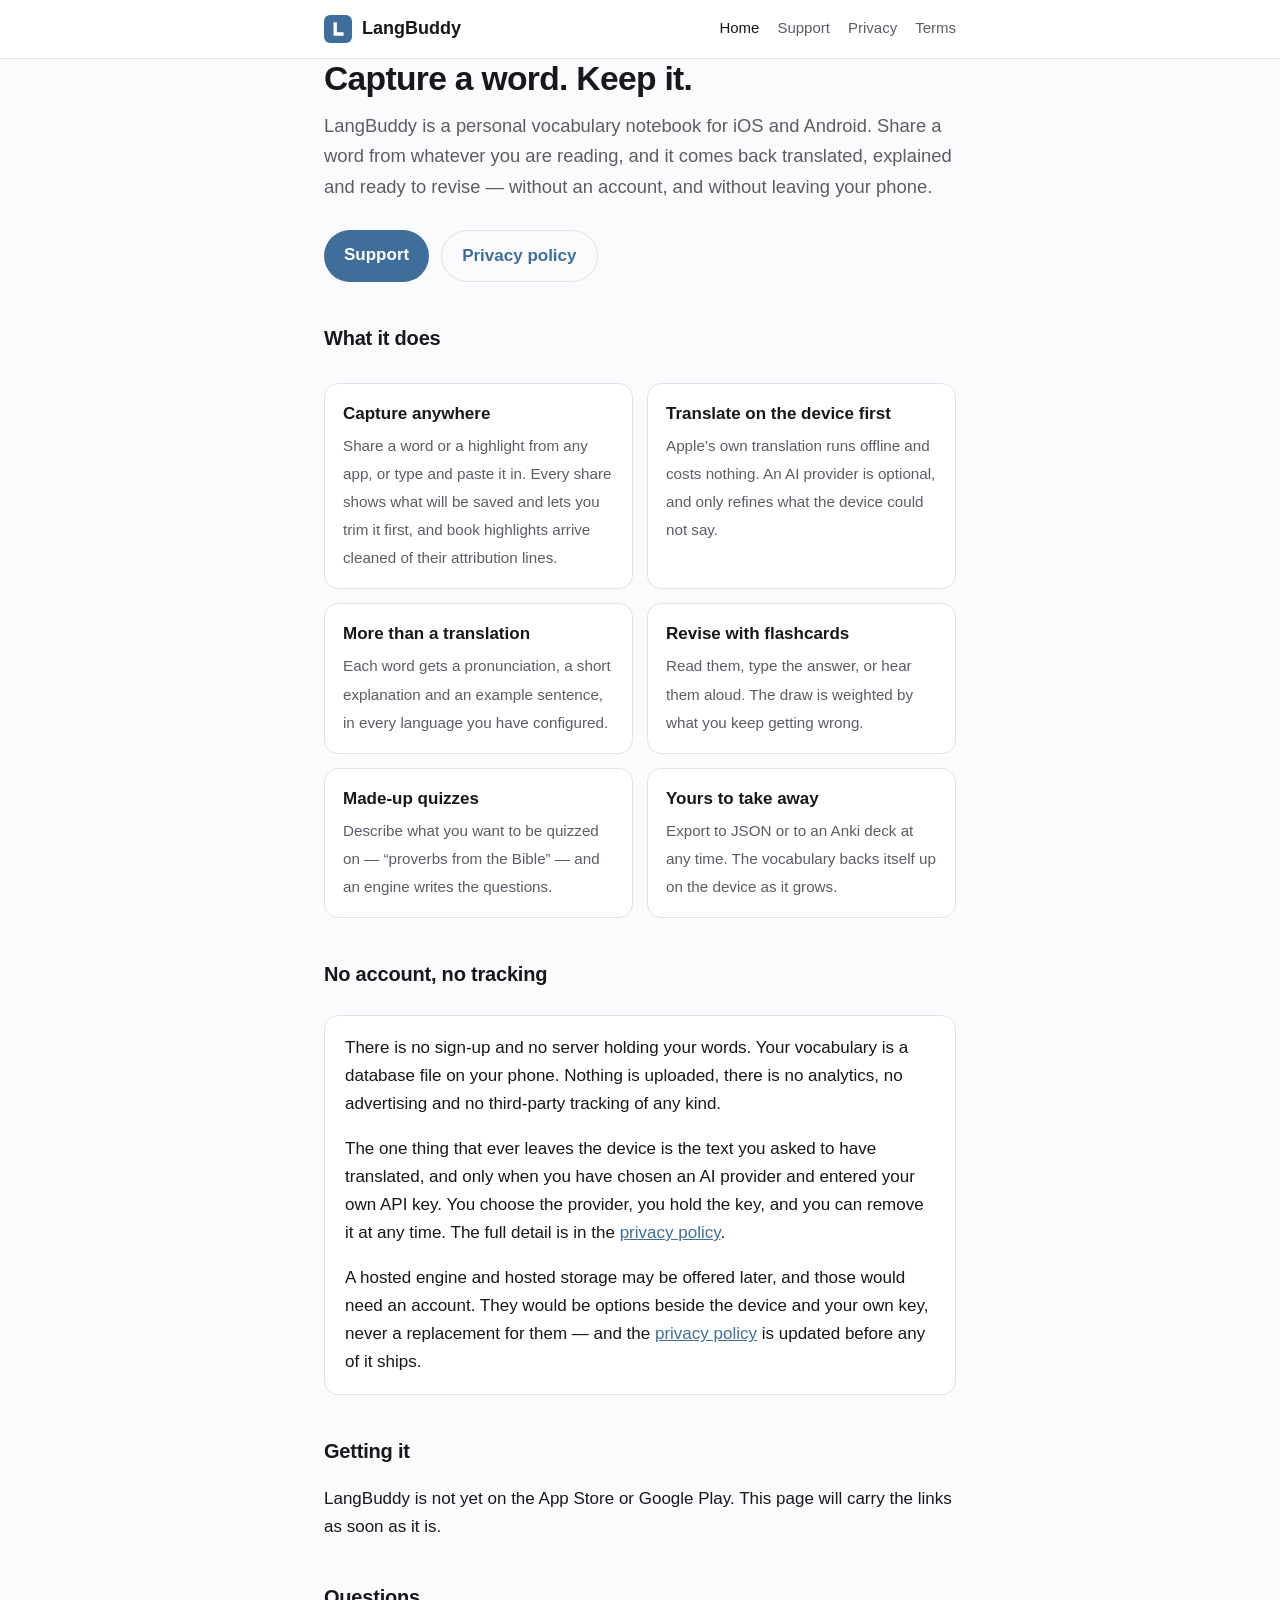
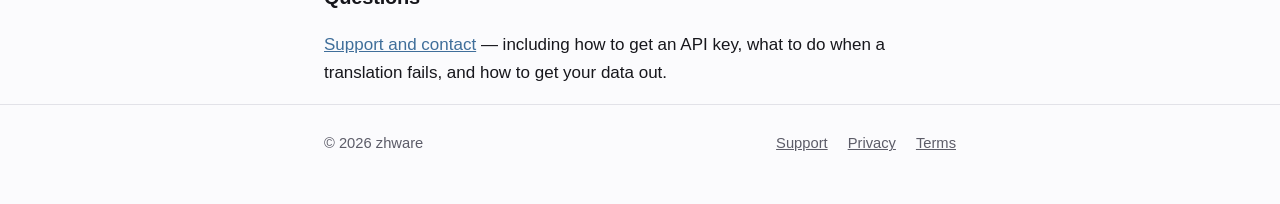
==== index.html @ c7dd75da "docs: a share is shown, and can be trimmed, before it is saved Both extensions now open a sheet over" ====
<!DOCTYPE html>
<html lang="en">
<head>
<meta charset="utf-8">
<meta name="viewport" content="width=device-width, initial-scale=1">
<title>LangBuddy — capture a word, keep it</title>
<meta name="description" content="A personal vocabulary app for iOS and Android. Capture a word while reading, translate it, revise it with flashcards. Everything stays on your phone.">
<link rel="canonical" href="https://langbuddy.zhware.org/">
<link rel="icon" href="/favicon.ico" sizes="32x32">
<link rel="icon" href="/favicon.svg" type="image/svg+xml">
<link rel="apple-touch-icon" href="/apple-touch-icon.png">
<link rel="stylesheet" href="/assets/style.css">
<meta property="og:title" content="LangBuddy">
<meta property="og:description" content="Capture a word while reading, translate it, revise it with flashcards. Everything stays on your phone.">
<meta property="og:url" content="https://langbuddy.zhware.org/">
<meta property="og:type" content="website">
</head>
<body>

<header class="site">
  <div class="wrap">
    <a class="brand" href="/"><img class="mark" src="/favicon.svg" alt="" width="28" height="28">LangBuddy</a>
    <nav class="site">
      <a href="/" aria-current="page">Home</a>
      <a href="/support/">Support</a>
      <a href="/privacy/">Privacy</a>
      <a href="/terms/">Terms</a>
    </nav>
  </div>
</header>

<main class="wrap">

  <h1>Capture a word. Keep it.</h1>
  <p class="lead">
    LangBuddy is a personal vocabulary notebook for iOS and Android. Share a
    word from whatever you are reading, and it comes back translated, explained
    and ready to revise — without an account, and without leaving your phone.
  </p>

  <div class="actions">
    <a class="button" href="/support/">Support</a>
    <a class="button secondary" href="/privacy/">Privacy policy</a>
  </div>

  <h2>What it does</h2>
  <ul class="cards">
    <li>
      <strong>Capture anywhere</strong>
      <span>Share a word or a highlight from any app, or type and paste it in.
        Every share shows what will be saved and lets you trim it first, and
        book highlights arrive cleaned of their attribution lines.</span>
    </li>
    <li>
      <strong>Translate on the device first</strong>
      <span>Apple’s own translation runs offline and costs nothing. An AI
        provider is optional, and only refines what the device could not
        say.</span>
    </li>
    <li>
      <strong>More than a translation</strong>
      <span>Each word gets a pronunciation, a short explanation and an example
        sentence, in every language you have configured.</span>
    </li>
    <li>
      <strong>Revise with flashcards</strong>
      <span>Read them, type the answer, or hear them aloud. The draw is
        weighted by what you keep getting wrong.</span>
    </li>
    <li>
      <strong>Made-up quizzes</strong>
      <span>Describe what you want to be quizzed on — “proverbs from the
        Bible” — and an engine writes the questions.</span>
    </li>
    <li>
      <strong>Yours to take away</strong>
      <span>Export to JSON or to an Anki deck at any time. The vocabulary
        backs itself up on the device as it grows.</span>
    </li>
  </ul>

  <h2>No account, no tracking</h2>
  <div class="panel">
    <p>
      There is no sign-up and no server holding your words. Your vocabulary is
      a database file on your phone. Nothing is uploaded, there is no
      analytics, no advertising and no third-party tracking of any kind.
    </p>
    <p>
      The one thing that ever leaves the device is the text you asked to have
      translated, and only when you have chosen an AI provider and entered
      your own API key. You choose the provider, you hold the key, and you can
      remove it at any time. The full detail is in the
      <a href="/privacy/">privacy policy</a>.
    </p>
    <p>
      A hosted engine and hosted storage may be offered later, and those would
      need an account. They would be options beside the device and your own
      key, never a replacement for them — and the
      <a href="/privacy/">privacy policy</a> is updated before any of it
      ships.
    </p>
  </div>

  <h2>Getting it</h2>
  <p>
    LangBuddy is not yet on the App Store or Google Play. This page will carry
    the links as soon as it is.
  </p>

  <h2>Questions</h2>
  <p>
    <a href="/support/">Support and contact</a> — including how to get an API
    key, what to do when a translation fails, and how to get your data out.
  </p>

</main>

<footer class="site">
  <div class="wrap">
    <span>© 2026 zhware</span>
    <span class="spacer"></span>
    <a href="/support/">Support</a>
    <a href="/privacy/">Privacy</a>
    <a href="/terms/">Terms</a>
  </div>
</footer>

</body>
</html>
---- assets/style.css ----
/* One stylesheet for four pages. The accent is the app's own seed colour
   (AppTheme.seed, #3F6E9A) so the listing page and the screenshots beside
   it read as one thing. Light and dark, no build step, no
   webfonts: the site has to load on a slow connection from a store
   listing, and a privacy page that phones home for a font is a poor
   advertisement for an app that does not phone home at all. */

:root {
  color-scheme: light dark;
  --bg: #fbfbfd;
  --surface: #ffffff;
  --border: #e2e2e8;
  --text: #17171c;
  --muted: #5c5c68;
  --accent: #3f6e9a;
  --accent-soft: #e8eff6;
  --radius: 14px;
  --measure: 42rem;
}

@media (prefers-color-scheme: dark) {
  :root {
    --bg: #121216;
    --surface: #1a1a20;
    --border: #2c2c35;
    --text: #ececf1;
    --muted: #a2a2b0;
    --accent: #9dbbd9;
    --accent-soft: #1c2a38;
  }
}

* { box-sizing: border-box; }

html { -webkit-text-size-adjust: 100%; }

body {
  margin: 0;
  background: var(--bg);
  color: var(--text);
  font: 17px/1.65 -apple-system, BlinkMacSystemFont, "Segoe UI", Roboto,
    "Helvetica Neue", Arial, sans-serif;
}

.wrap {
  max-width: var(--measure);
  margin: 0 auto;
  padding: 0 20px;
}

/* ------------------------------------------------------------ header */

header.site {
  border-bottom: 1px solid var(--border);
  background: var(--surface);
}

header.site .wrap {
  display: flex;
  align-items: center;
  gap: 16px;
  flex-wrap: wrap;
  padding-top: 14px;
  padding-bottom: 14px;
}

.brand {
  display: flex;
  align-items: center;
  gap: 10px;
  font-weight: 650;
  font-size: 18px;
  color: var(--text);
  text-decoration: none;
}

/* The same file the tab icon is, so the mark cannot drift between the
   two. It carries its own background, so it needs no dark-mode rule. */
.brand .mark {
  width: 28px;
  height: 28px;
  display: block;
}

nav.site {
  margin-left: auto;
  display: flex;
  gap: 18px;
  font-size: 15px;
}

nav.site a { color: var(--muted); text-decoration: none; }
nav.site a:hover,
nav.site a[aria-current="page"] { color: var(--text); }

/* -------------------------------------------------------------- page */

main { padding: 40px 0 64px; }

h1 {
  font-size: 2.1rem;
  line-height: 1.2;
  letter-spacing: -0.02em;
  margin: 0 0 12px;
}

h2 {
  font-size: 1.25rem;
  margin: 40px 0 10px;
  letter-spacing: -0.01em;
}

h3 { font-size: 1.02rem; margin: 26px 0 6px; }

p, li { color: var(--text); }

.lead {
  font-size: 1.15rem;
  color: var(--muted);
  margin: 0 0 28px;
}

.updated {
  font-size: 0.92rem;
  color: var(--muted);
  margin: 0 0 28px;
}

a { color: var(--accent); }

ul { padding-left: 1.25em; }
li { margin: 6px 0; }

code {
  font-family: ui-monospace, SFMono-Regular, Menlo, monospace;
  font-size: 0.92em;
  background: var(--accent-soft);
  padding: 1px 5px;
  border-radius: 5px;
}

/* ------------------------------------------------------------- cards */

.cards {
  display: grid;
  gap: 14px;
  grid-template-columns: repeat(auto-fit, minmax(240px, 1fr));
  margin: 28px 0;
  padding: 0;
  list-style: none;
}

.cards li {
  background: var(--surface);
  border: 1px solid var(--border);
  border-radius: var(--radius);
  padding: 16px 18px;
  margin: 0;
}

.cards strong { display: block; margin-bottom: 4px; }
.cards span { color: var(--muted); font-size: 0.95rem; }

.panel {
  background: var(--surface);
  border: 1px solid var(--border);
  border-radius: var(--radius);
  padding: 18px 20px;
  margin: 24px 0;
}

.panel p:first-child { margin-top: 0; }
.panel p:last-child { margin-bottom: 0; }

/* ------------------------------------------------------------ button */

.button {
  display: inline-block;
  background: var(--accent);
  color: #fff;
  padding: 11px 20px;
  border-radius: 999px;
  text-decoration: none;
  font-weight: 600;
}

@media (prefers-color-scheme: dark) {
  .button { color: #12121a; }
}

.button.secondary {
  background: transparent;
  color: var(--accent);
  border: 1px solid var(--border);
}

.actions { display: flex; flex-wrap: wrap; gap: 12px; margin: 28px 0; }

/* --------------------------------------------------------- questions */

details {
  border-top: 1px solid var(--border);
  padding: 14px 0;
}

details summary {
  cursor: pointer;
  font-weight: 600;
  list-style: none;
}

details summary::-webkit-details-marker { display: none; }

details summary::before {
  content: "+";
  display: inline-block;
  width: 1.2em;
  color: var(--accent);
  font-weight: 700;
}

details[open] summary::before { content: "\2013"; }

details p:last-child { margin-bottom: 0; }

/* ------------------------------------------------------------ footer */

footer.site {
  border-top: 1px solid var(--border);
  padding: 26px 0 48px;
  color: var(--muted);
  font-size: 0.92rem;
}

footer.site .wrap { display: flex; flex-wrap: wrap; gap: 8px 20px; }
footer.site a { color: var(--muted); }
footer.site .spacer { margin-left: auto; }

/* Screenshots are added as they are taken; the frame keeps the page from
   jumping when they land. */
.shots {
  display: grid;
  gap: 16px;
  grid-template-columns: repeat(auto-fit, minmax(180px, 1fr));
  margin: 28px 0;
}

.shots img {
  width: 100%;
  border: 1px solid var(--border);
  border-radius: var(--radius);
  display: block;
}
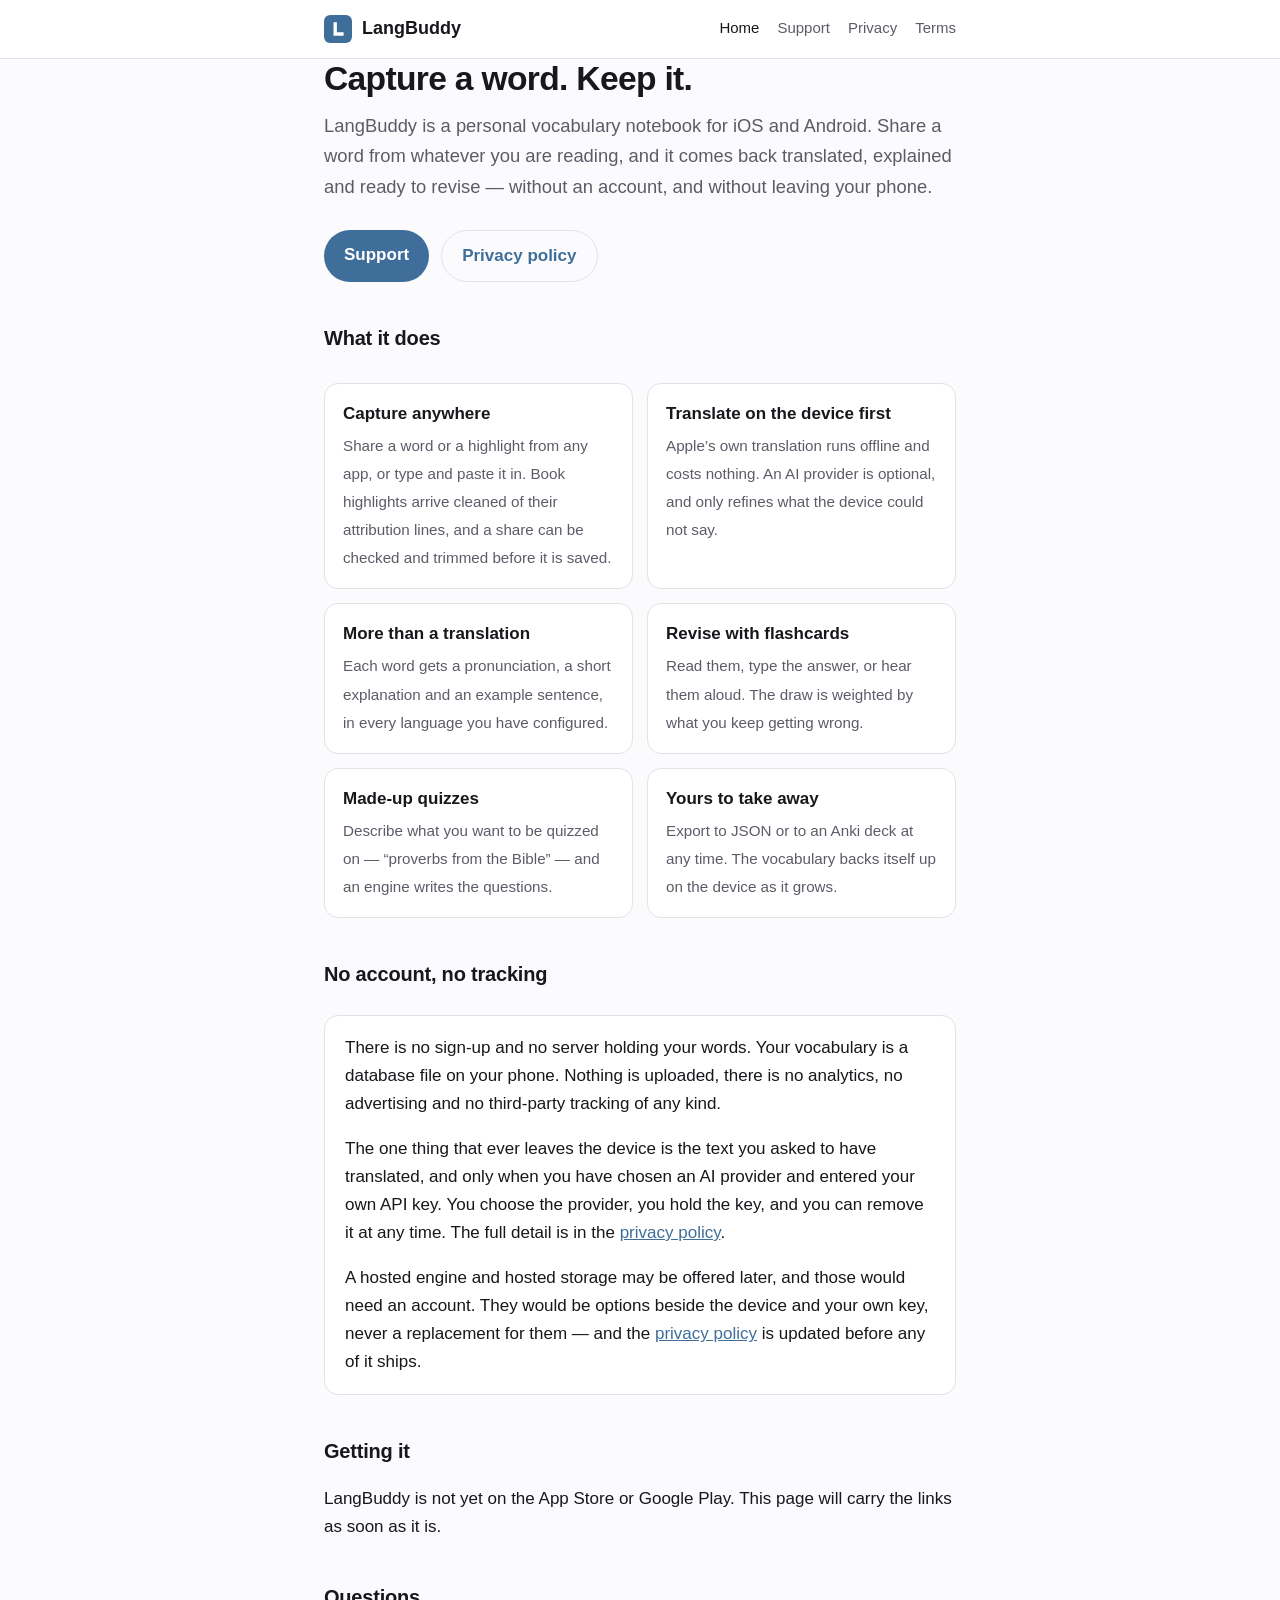
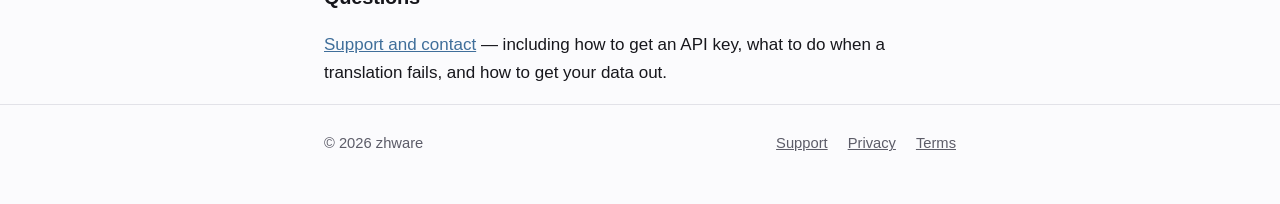
==== commit 2fb8d4e7: "docs: the review sheet is a setting, and say what the limits are Checking a share before saving is n" ====
--- a/index.html
+++ b/index.html
@@ -48,8 +48,8 @@
     <li>
       <strong>Capture anywhere</strong>
       <span>Share a word or a highlight from any app, or type and paste it in.
-        Every share shows what will be saved and lets you trim it first, and
-        book highlights arrive cleaned of their attribution lines.</span>
+        Book highlights arrive cleaned of their attribution lines, and a share
+        can be checked and trimmed before it is saved.</span>
     </li>
     <li>
       <strong>Translate on the device first</strong>
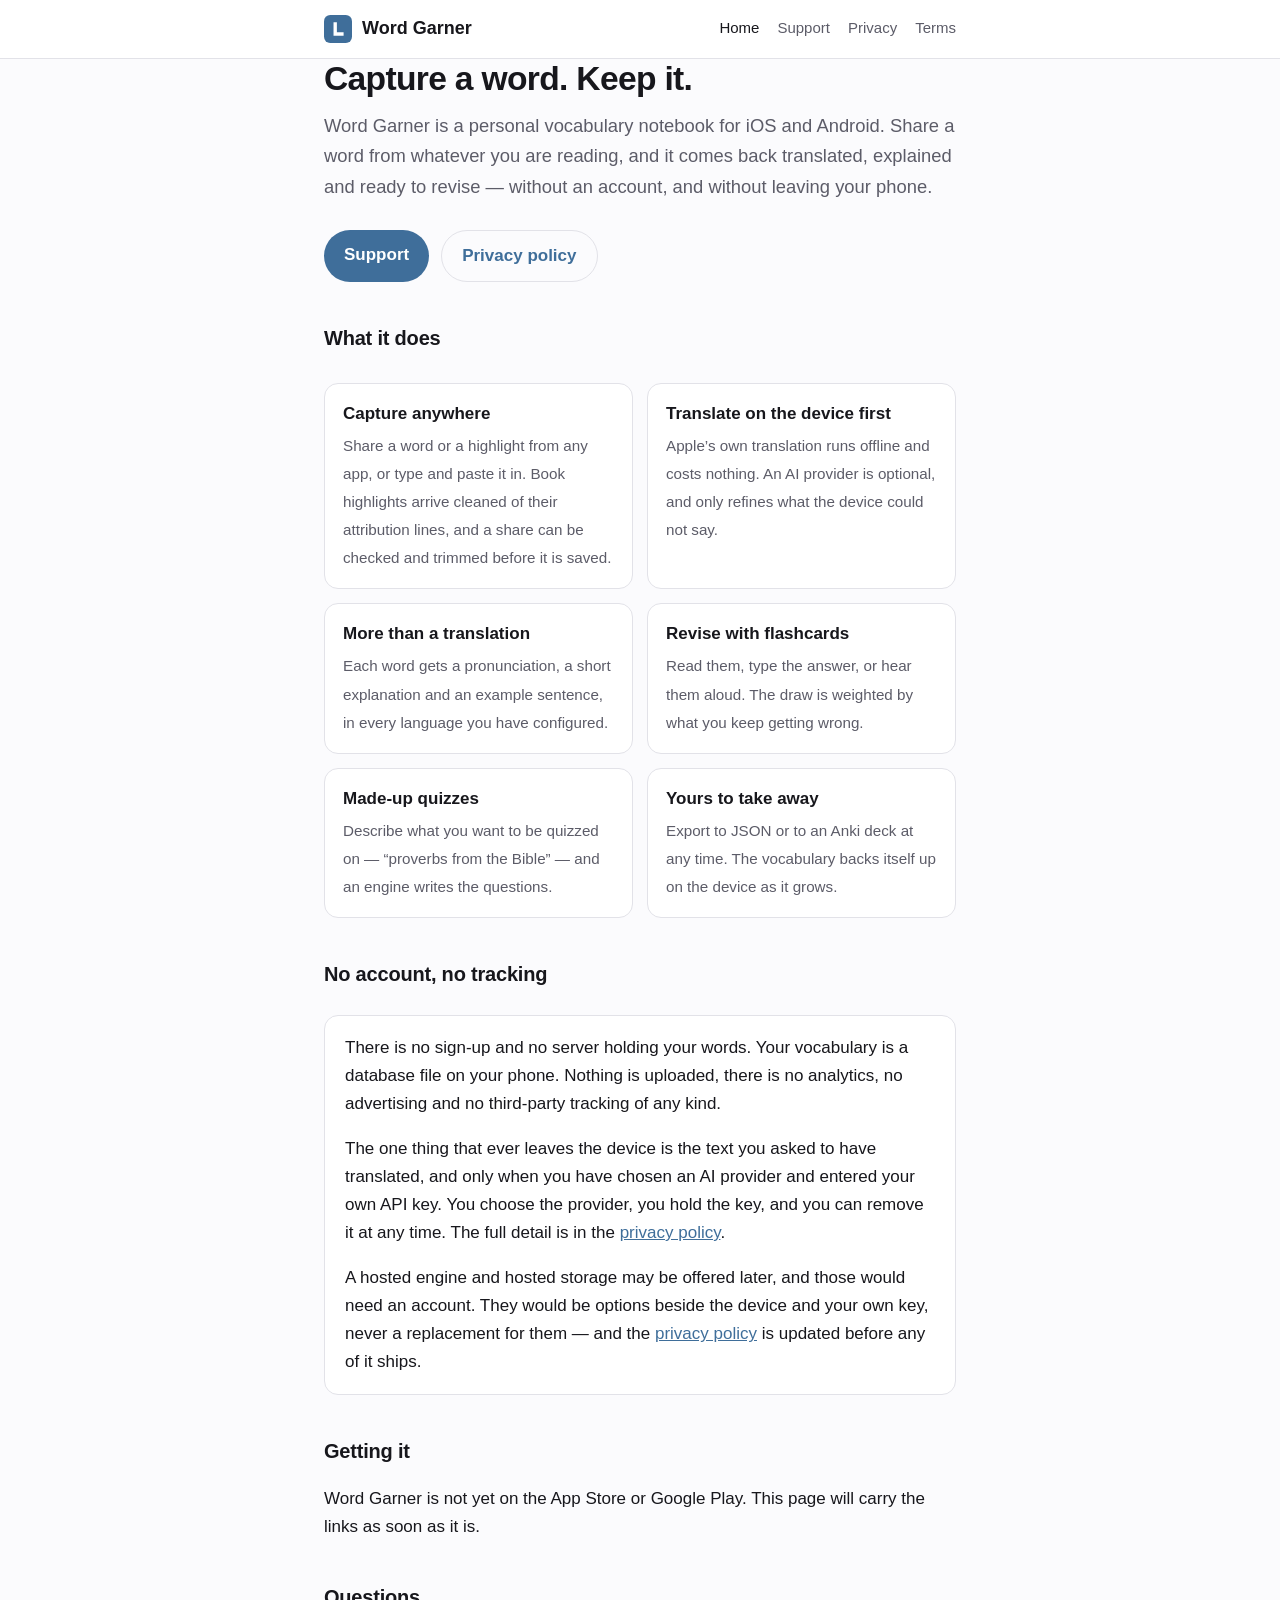
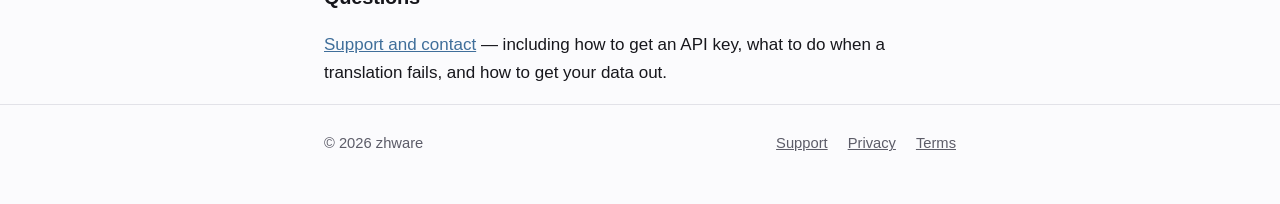
==== commit 09b4ae50: "rename: LangBuddy to Word Garner Domain, bundle id shown in the privacy policy, support email and ev" ====
--- a/index.html
+++ b/index.html
@@ -3,23 +3,23 @@
 <head>
 <meta charset="utf-8">
 <meta name="viewport" content="width=device-width, initial-scale=1">
-<title>LangBuddy — capture a word, keep it</title>
+<title>Word Garner — capture a word, keep it</title>
 <meta name="description" content="A personal vocabulary app for iOS and Android. Capture a word while reading, translate it, revise it with flashcards. Everything stays on your phone.">
-<link rel="canonical" href="https://langbuddy.zhware.org/">
+<link rel="canonical" href="https://wordgarner.zhware.org/">
 <link rel="icon" href="/favicon.ico" sizes="32x32">
 <link rel="icon" href="/favicon.svg" type="image/svg+xml">
 <link rel="apple-touch-icon" href="/apple-touch-icon.png">
 <link rel="stylesheet" href="/assets/style.css">
-<meta property="og:title" content="LangBuddy">
+<meta property="og:title" content="Word Garner">
 <meta property="og:description" content="Capture a word while reading, translate it, revise it with flashcards. Everything stays on your phone.">
-<meta property="og:url" content="https://langbuddy.zhware.org/">
+<meta property="og:url" content="https://wordgarner.zhware.org/">
 <meta property="og:type" content="website">
 </head>
 <body>
 
 <header class="site">
   <div class="wrap">
-    <a class="brand" href="/"><img class="mark" src="/favicon.svg" alt="" width="28" height="28">LangBuddy</a>
+    <a class="brand" href="/"><img class="mark" src="/favicon.svg" alt="" width="28" height="28">Word Garner</a>
     <nav class="site">
       <a href="/" aria-current="page">Home</a>
       <a href="/support/">Support</a>
@@ -33,7 +33,7 @@
 
   <h1>Capture a word. Keep it.</h1>
   <p class="lead">
-    LangBuddy is a personal vocabulary notebook for iOS and Android. Share a
+    Word Garner is a personal vocabulary notebook for iOS and Android. Share a
     word from whatever you are reading, and it comes back translated, explained
     and ready to revise — without an account, and without leaving your phone.
   </p>
@@ -104,7 +104,7 @@
 
   <h2>Getting it</h2>
   <p>
-    LangBuddy is not yet on the App Store or Google Play. This page will carry
+    Word Garner is not yet on the App Store or Google Play. This page will carry
     the links as soon as it is.
   </p>
 
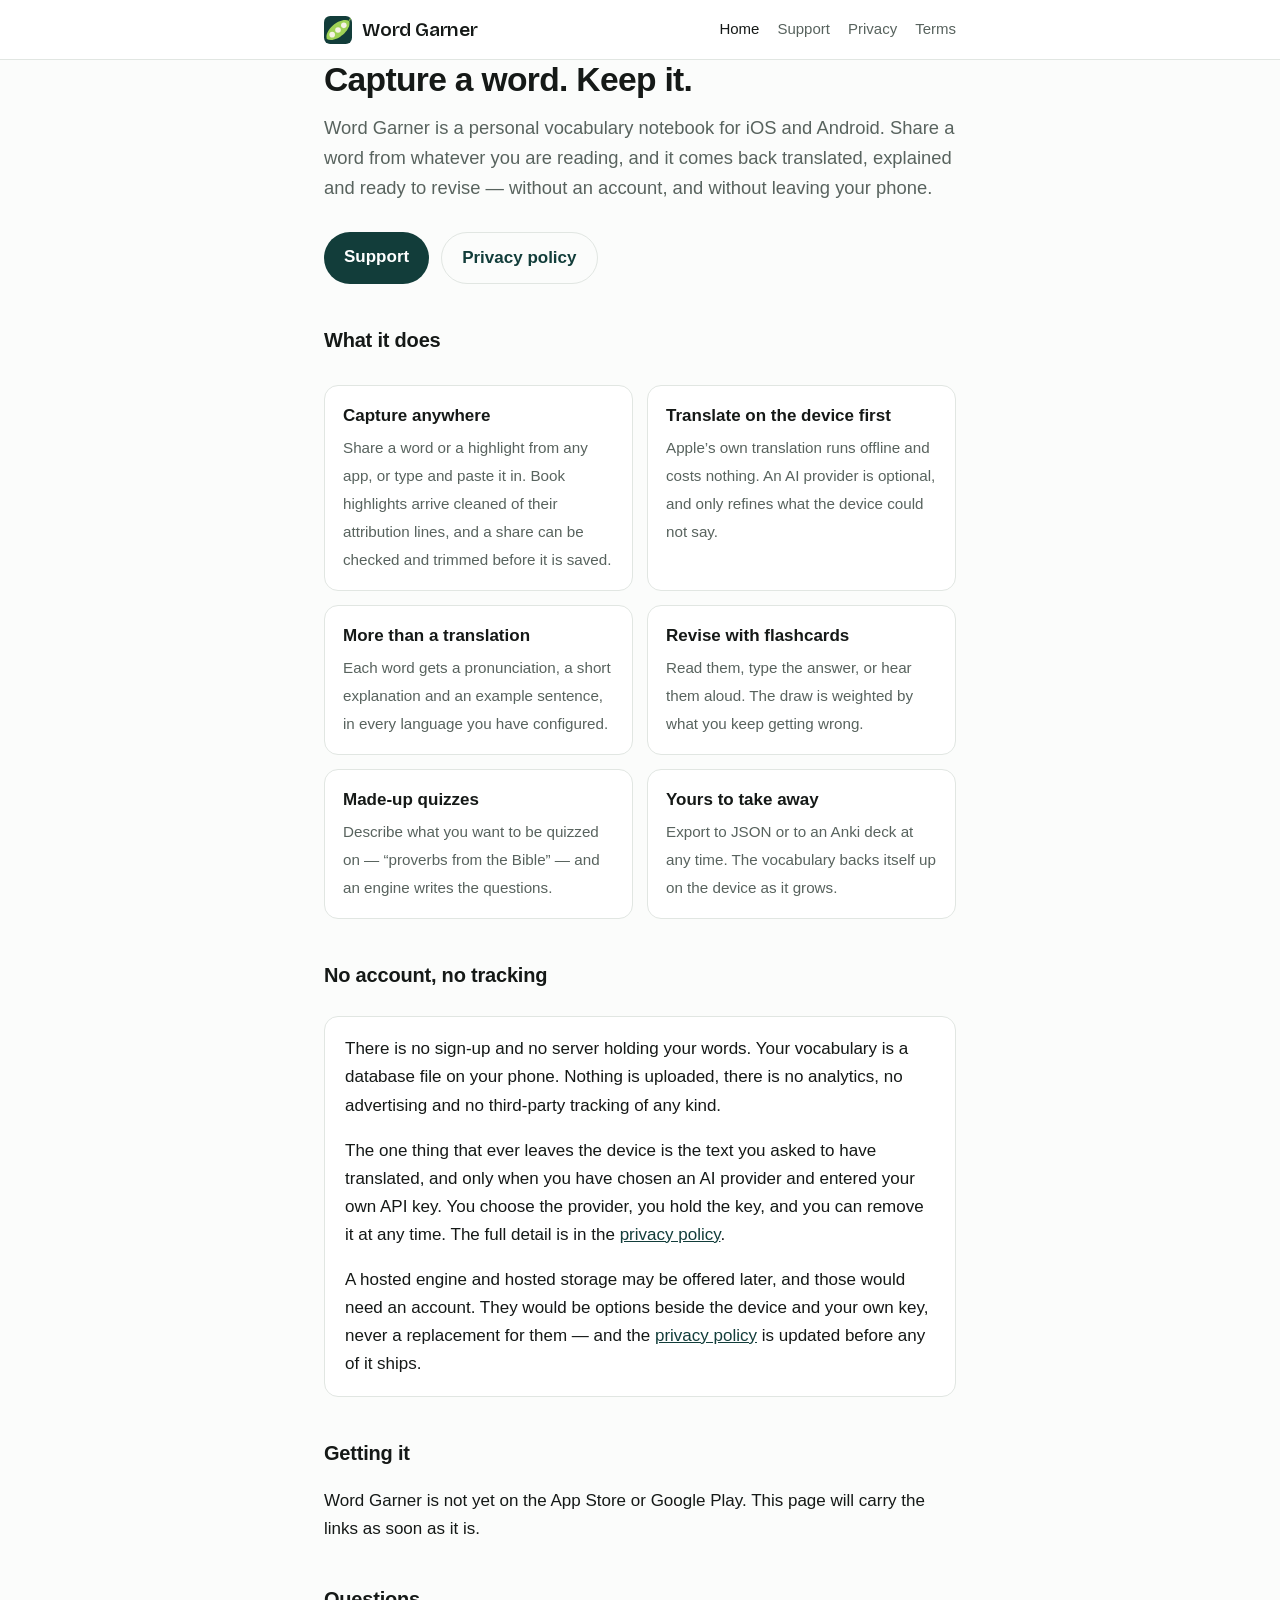
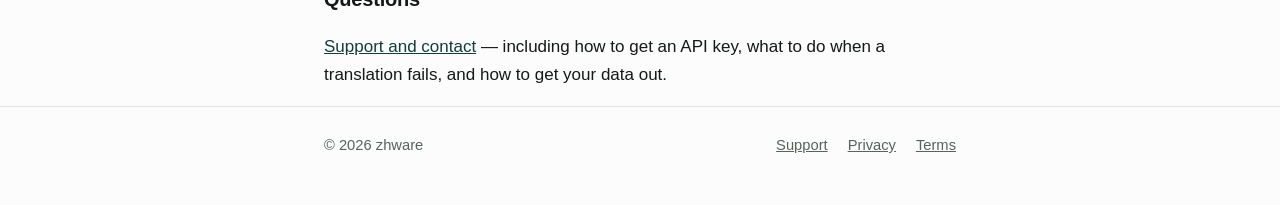
==== commit 73f61506: "feat(brand): set the wordmark in its own face, and version the icons Two things the mark needed and " ====
--- a/index.html
+++ b/index.html
@@ -6,9 +6,9 @@
 <title>Word Garner — capture a word, keep it</title>
 <meta name="description" content="A personal vocabulary app for iOS and Android. Capture a word while reading, translate it, revise it with flashcards. Everything stays on your phone.">
 <link rel="canonical" href="https://wordgarner.zhware.org/">
-<link rel="icon" href="/favicon.ico" sizes="32x32">
-<link rel="icon" href="/favicon.svg" type="image/svg+xml">
-<link rel="apple-touch-icon" href="/apple-touch-icon.png">
+<link rel="icon" href="/favicon.ico?v=2" sizes="32x32">
+<link rel="icon" href="/favicon.svg?v=2" type="image/svg+xml">
+<link rel="apple-touch-icon" href="/apple-touch-icon.png?v=2">
 <link rel="stylesheet" href="/assets/style.css">
 <meta property="og:title" content="Word Garner">
 <meta property="og:description" content="Capture a word while reading, translate it, revise it with flashcards. Everything stays on your phone.">
@@ -19,7 +19,7 @@
 
 <header class="site">
   <div class="wrap">
-    <a class="brand" href="/"><img class="mark" src="/favicon.svg" alt="" width="28" height="28">Word Garner</a>
+    <a class="brand" href="/"><img class="mark" src="/favicon.svg?v=2" alt="" width="28" height="28">Word Garner</a>
     <nav class="site">
       <a href="/" aria-current="page">Home</a>
       <a href="/support/">Support</a>
--- a/assets/style.css
+++ b/assets/style.css
@@ -1,32 +1,43 @@
-/* One stylesheet for four pages. The accent is the app's own seed colour
-   (AppTheme.seed, #3F6E9A) so the listing page and the screenshots beside
-   it read as one thing. Light and dark, no build step, no
-   webfonts: the site has to load on a slow connection from a store
+/* One stylesheet for four pages. The colours are the mark's own, so the
+   listing page, the icon and the screenshots beside them read as one
+   thing: the pod's deep teal carries the accent on light, and its pea
+   green does on dark, where a colour that dark would disappear. The greys
+   are biased a little green for the same reason — a neutral borrowed from
+   a blue palette fights a teal one. `AppTheme.seed` in the app is the
+   same deep teal; change the two together.
+
+   Light and dark, no build step, and exactly one font file: 2.6 kB of
+   Bricolage Grotesque, cut down to the nine letters of the name and served
+   from this site. The rule it bends used to be "no webfonts at all", for
+   two reasons — the site has to load on a slow connection from a store
    listing, and a privacy page that phones home for a font is a poor
-   advertisement for an app that does not phone home at all. */
+   advertisement for an app that does not phone home at all. A same-origin
+   subset answers both: nothing is requested from a font network, and the
+   file is smaller than the icon beside it. Everything else on the page is
+   still the system sans. */
 
 :root {
   color-scheme: light dark;
-  --bg: #fbfbfd;
+  --bg: #fbfcfb;
   --surface: #ffffff;
-  --border: #e2e2e8;
-  --text: #17171c;
-  --muted: #5c5c68;
-  --accent: #3f6e9a;
-  --accent-soft: #e8eff6;
+  --border: #e1e6e2;
+  --text: #151917;
+  --muted: #58635e;
+  --accent: #123d3a;
+  --accent-soft: #e4efe9;
   --radius: 14px;
   --measure: 42rem;
 }
 
 @media (prefers-color-scheme: dark) {
   :root {
-    --bg: #121216;
-    --surface: #1a1a20;
-    --border: #2c2c35;
-    --text: #ececf1;
-    --muted: #a2a2b0;
-    --accent: #9dbbd9;
-    --accent-soft: #1c2a38;
+    --bg: #111413;
+    --surface: #191d1b;
+    --border: #2a302d;
+    --text: #eaefec;
+    --muted: #9fa9a4;
+    --accent: #9fd356;
+    --accent-soft: #18251f;
   }
 }
 
@@ -64,12 +75,29 @@
   padding-bottom: 14px;
 }
 
+/* The face the mark was drawn with, subset to the letters of the name and
+   served from this site — see the note at the top. The unicode-range is the
+   subset's own: a letter outside it silently falls back to the system sans,
+   so if the site is ever renamed, re-cut the file before changing the name.
+   Nothing but `.brand` asks for this family. */
+@font-face {
+  font-family: "Bricolage Grotesque Wordmark";
+  font-style: normal;
+  font-weight: 600;
+  font-display: swap;
+  src: url("/assets/fonts/bricolage-grotesque-wordmark.woff2") format("woff2");
+  unicode-range: U+20, U+47, U+57, U+61, U+64-65, U+6e-6f, U+72;
+}
+
 .brand {
   display: flex;
   align-items: center;
   gap: 10px;
-  font-weight: 650;
-  font-size: 18px;
+  font-family: "Bricolage Grotesque Wordmark", -apple-system,
+    BlinkMacSystemFont, "Segoe UI", Roboto, sans-serif;
+  font-weight: 600;
+  font-size: 19px;
+  letter-spacing: -0.01em;
   color: var(--text);
   text-decoration: none;
 }
@@ -184,8 +212,10 @@
   font-weight: 600;
 }
 
+/* On dark the accent is the pea green, so the label takes the pod's own
+   ink rather than a near-black borrowed from the page. */
 @media (prefers-color-scheme: dark) {
-  .button { color: #12121a; }
+  .button { color: #123d3a; }
 }
 
 .button.secondary {
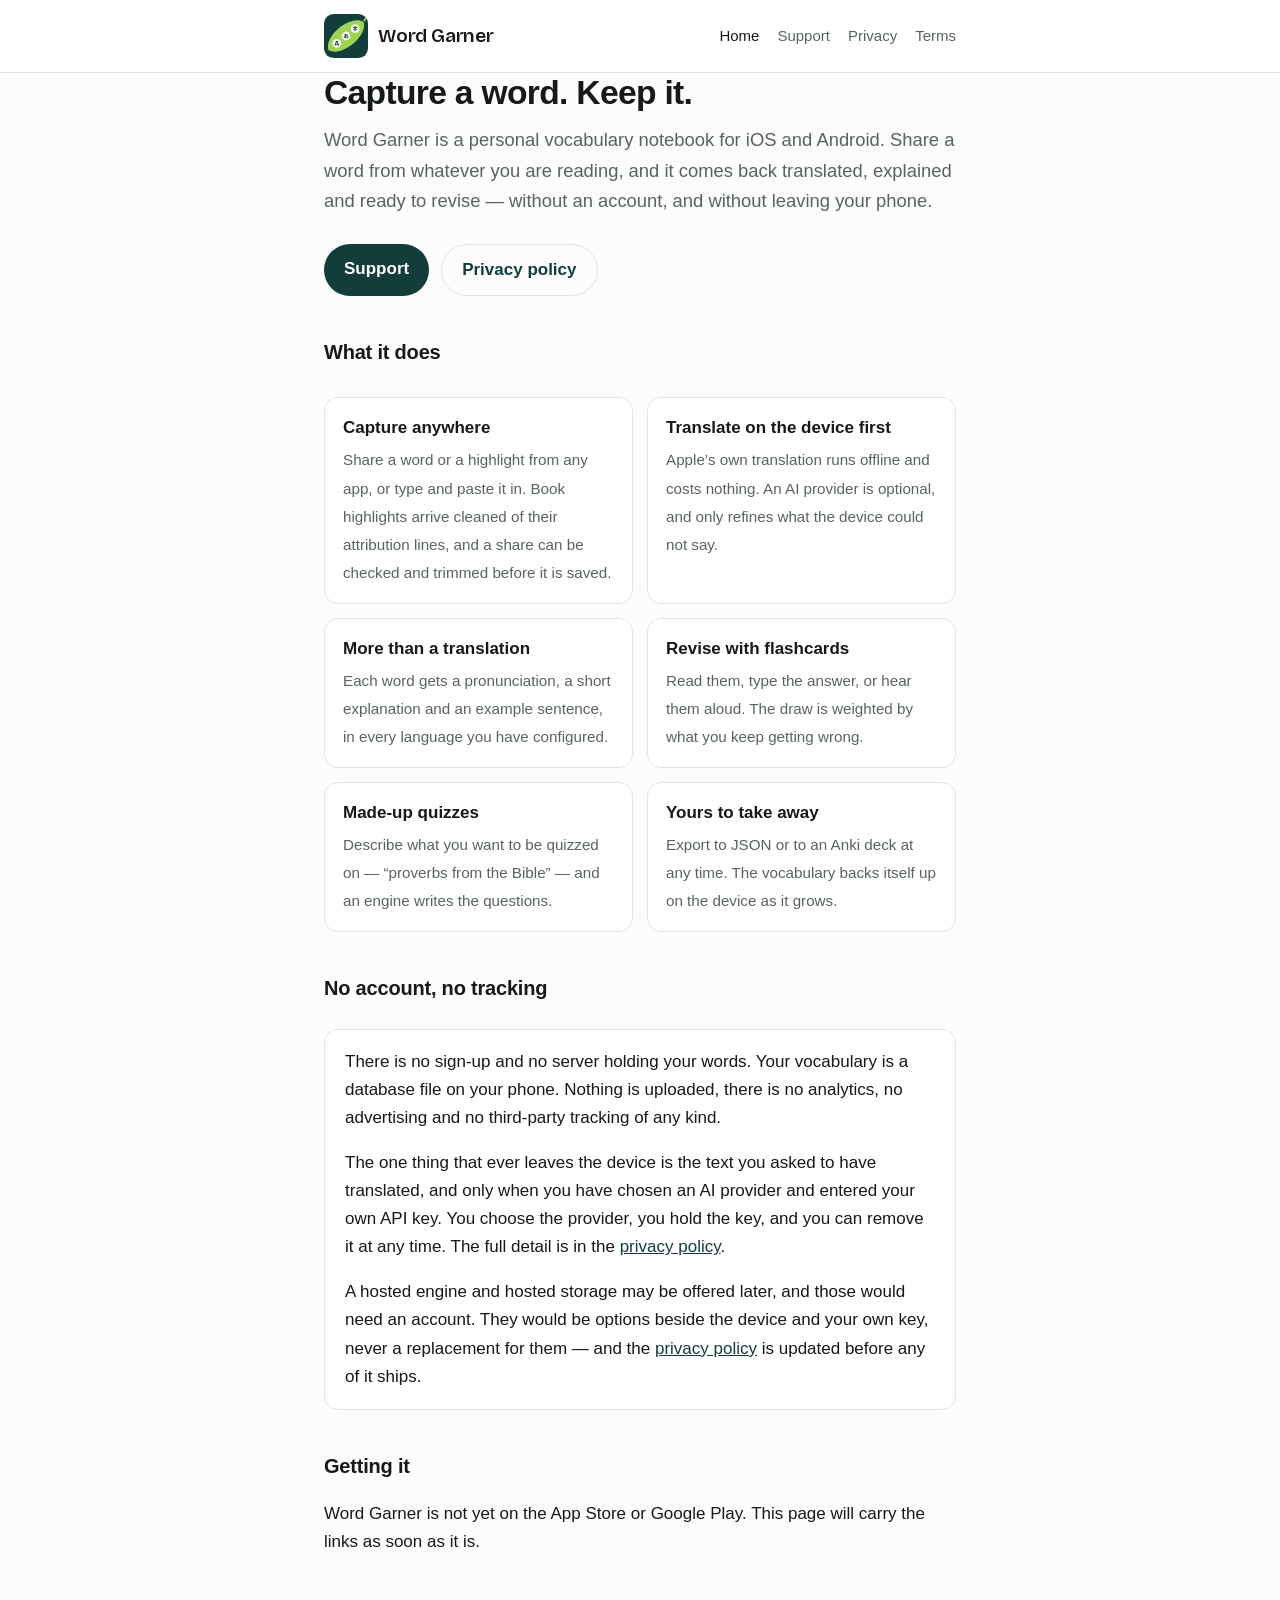
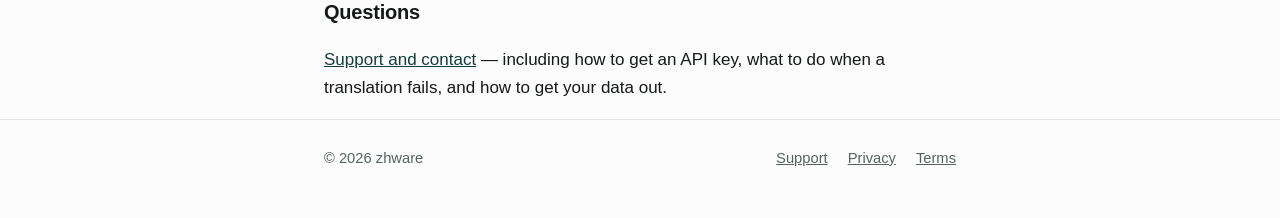
==== commit 35cbee7f: "feat(brand): give the header the glyph mark, at 44px At 28 px the header wore the plain-seed file, w" ====
--- a/index.html
+++ b/index.html
@@ -19,7 +19,7 @@
 
 <header class="site">
   <div class="wrap">
-    <a class="brand" href="/"><img class="mark" src="/favicon.svg?v=2" alt="" width="28" height="28">Word Garner</a>
+    <a class="brand" href="/"><img class="mark" src="/icon.svg?v=2" alt="" width="44" height="44">Word Garner</a>
     <nav class="site">
       <a href="/" aria-current="page">Home</a>
       <a href="/support/">Support</a>
--- a/assets/style.css
+++ b/assets/style.css
@@ -102,11 +102,14 @@
   text-decoration: none;
 }
 
-/* The same file the tab icon is, so the mark cannot drift between the
-   two. It carries its own background, so it needs no dark-mode rule. */
+/* `icon.svg`, not the tab's `favicon.svg`: the header is the one place on
+   the site with room for the glyphs on the seeds, and at 44px they resolve
+   into A, あ and 字 instead of three smudges. Keep it at or above 44 or use
+   the plain-seed file — half a glyph is worse than none. The tile carries
+   its own background, so it needs no dark-mode rule. */
 .brand .mark {
-  width: 28px;
-  height: 28px;
+  width: 44px;
+  height: 44px;
   display: block;
 }
 
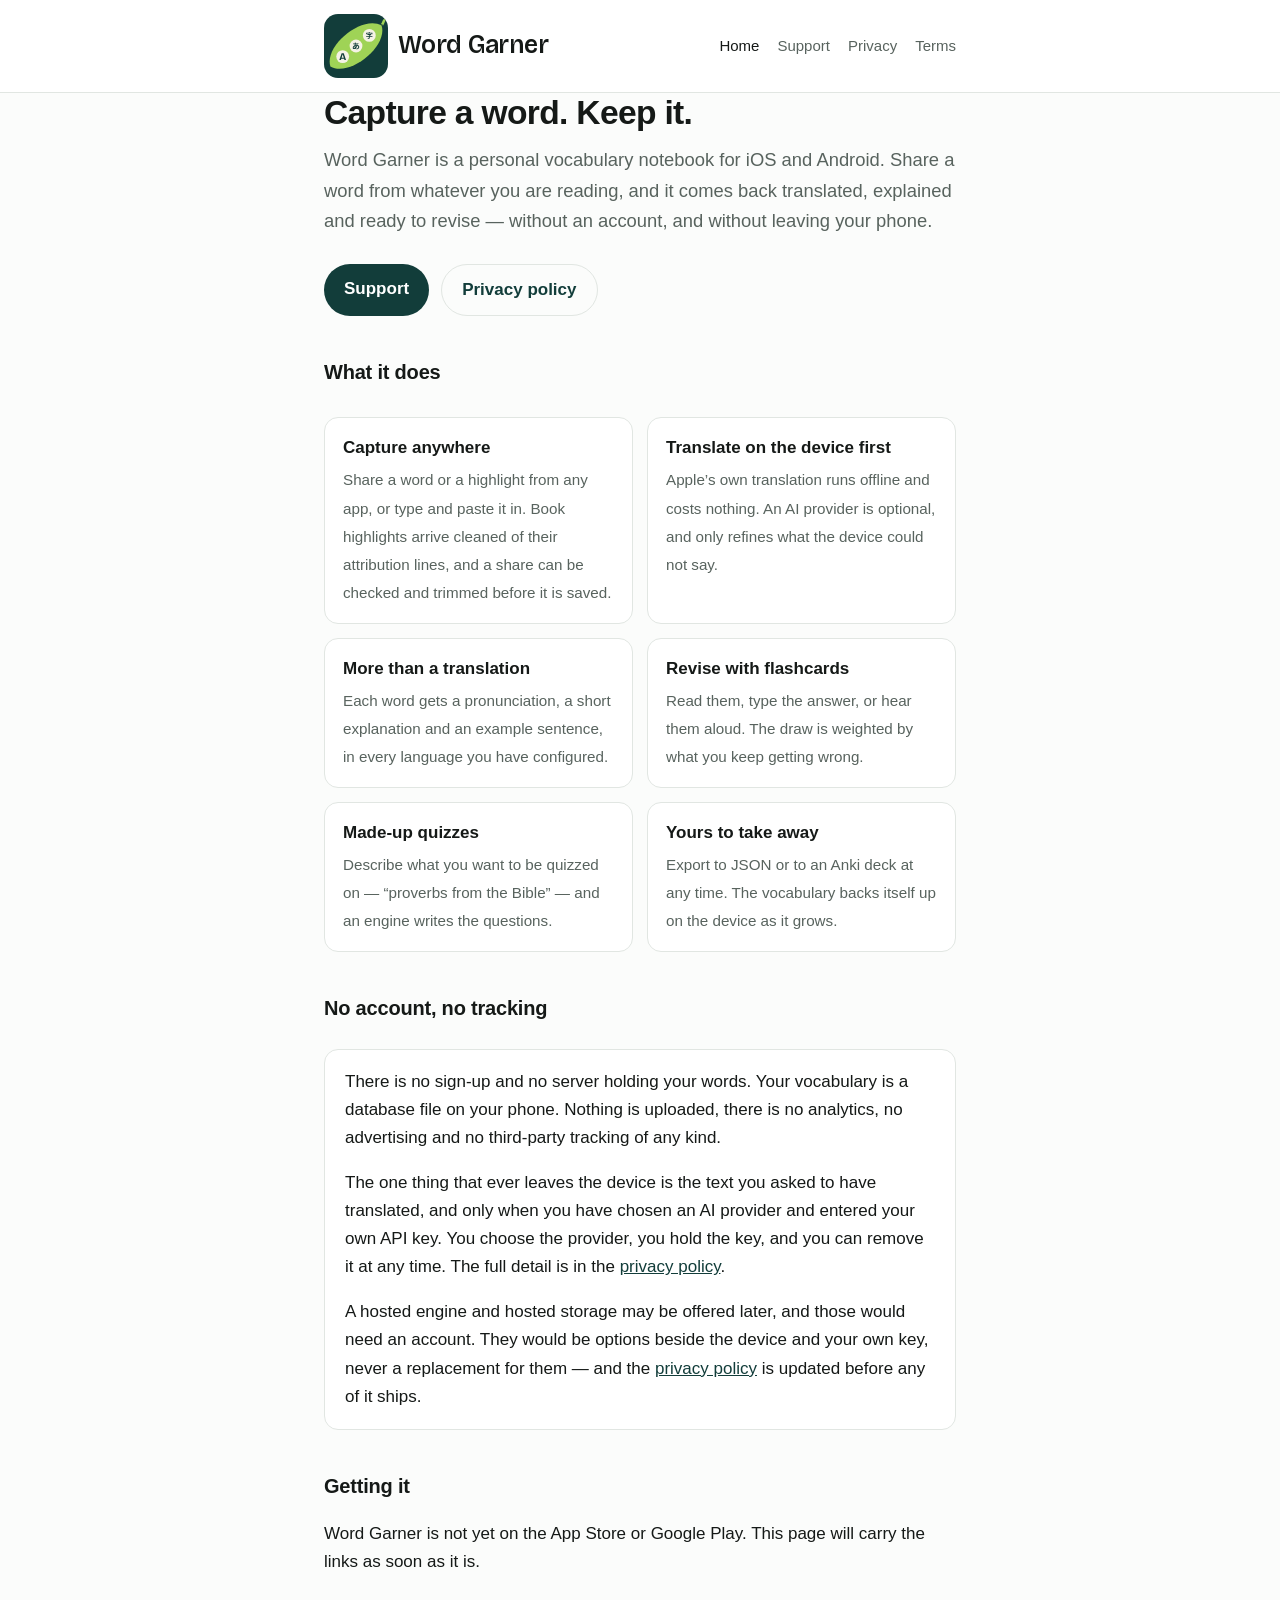
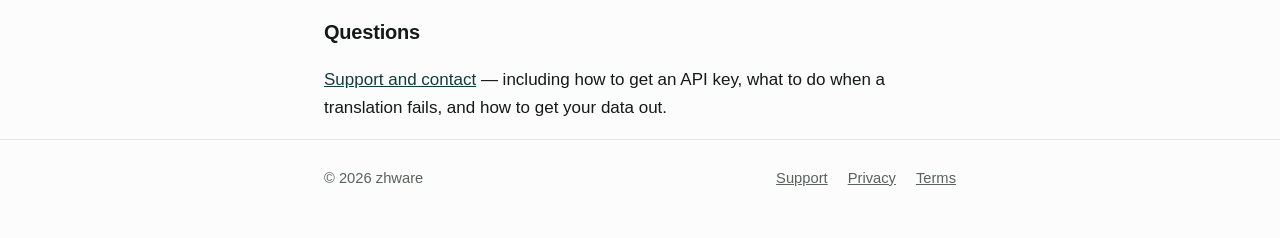
==== commit 76e4ff3c: "feat(brand): the header mark at 64px, with the name sized to match Bigger again, and this time the g" ====
--- a/index.html
+++ b/index.html
@@ -19,7 +19,7 @@
 
 <header class="site">
   <div class="wrap">
-    <a class="brand" href="/"><img class="mark" src="/icon.svg?v=2" alt="" width="44" height="44">Word Garner</a>
+    <a class="brand" href="/"><img class="mark" src="/icon.svg?v=2" alt="" width="64" height="64">Word Garner</a>
     <nav class="site">
       <a href="/" aria-current="page">Home</a>
       <a href="/support/">Support</a>
--- a/assets/style.css
+++ b/assets/style.css
@@ -96,20 +96,23 @@
   font-family: "Bricolage Grotesque Wordmark", -apple-system,
     BlinkMacSystemFont, "Segoe UI", Roboto, sans-serif;
   font-weight: 600;
-  font-size: 19px;
+  font-size: 25px;
   letter-spacing: -0.01em;
   color: var(--text);
   text-decoration: none;
 }
 
 /* `icon.svg`, not the tab's `favicon.svg`: the header is the one place on
-   the site with room for the glyphs on the seeds, and at 44px they resolve
-   into A, あ and 字 instead of three smudges. Keep it at or above 44 or use
-   the plain-seed file — half a glyph is worse than none. The tile carries
-   its own background, so it needs no dark-mode rule. */
+   the site with room for the glyphs on the seeds, and at this size they
+   read as A, あ and 字 rather than three smudges. Below about 40px they go
+   back to being texture, and there the plain-seed file is the honest
+   choice — half a glyph is worse than none. The mark and the name are
+   sized together: a 64px mark over the old 19px name read as a logo with a
+   caption under it. The tile carries its own background, so it needs no
+   dark-mode rule. */
 .brand .mark {
-  width: 44px;
-  height: 44px;
+  width: 64px;
+  height: 64px;
   display: block;
 }
 
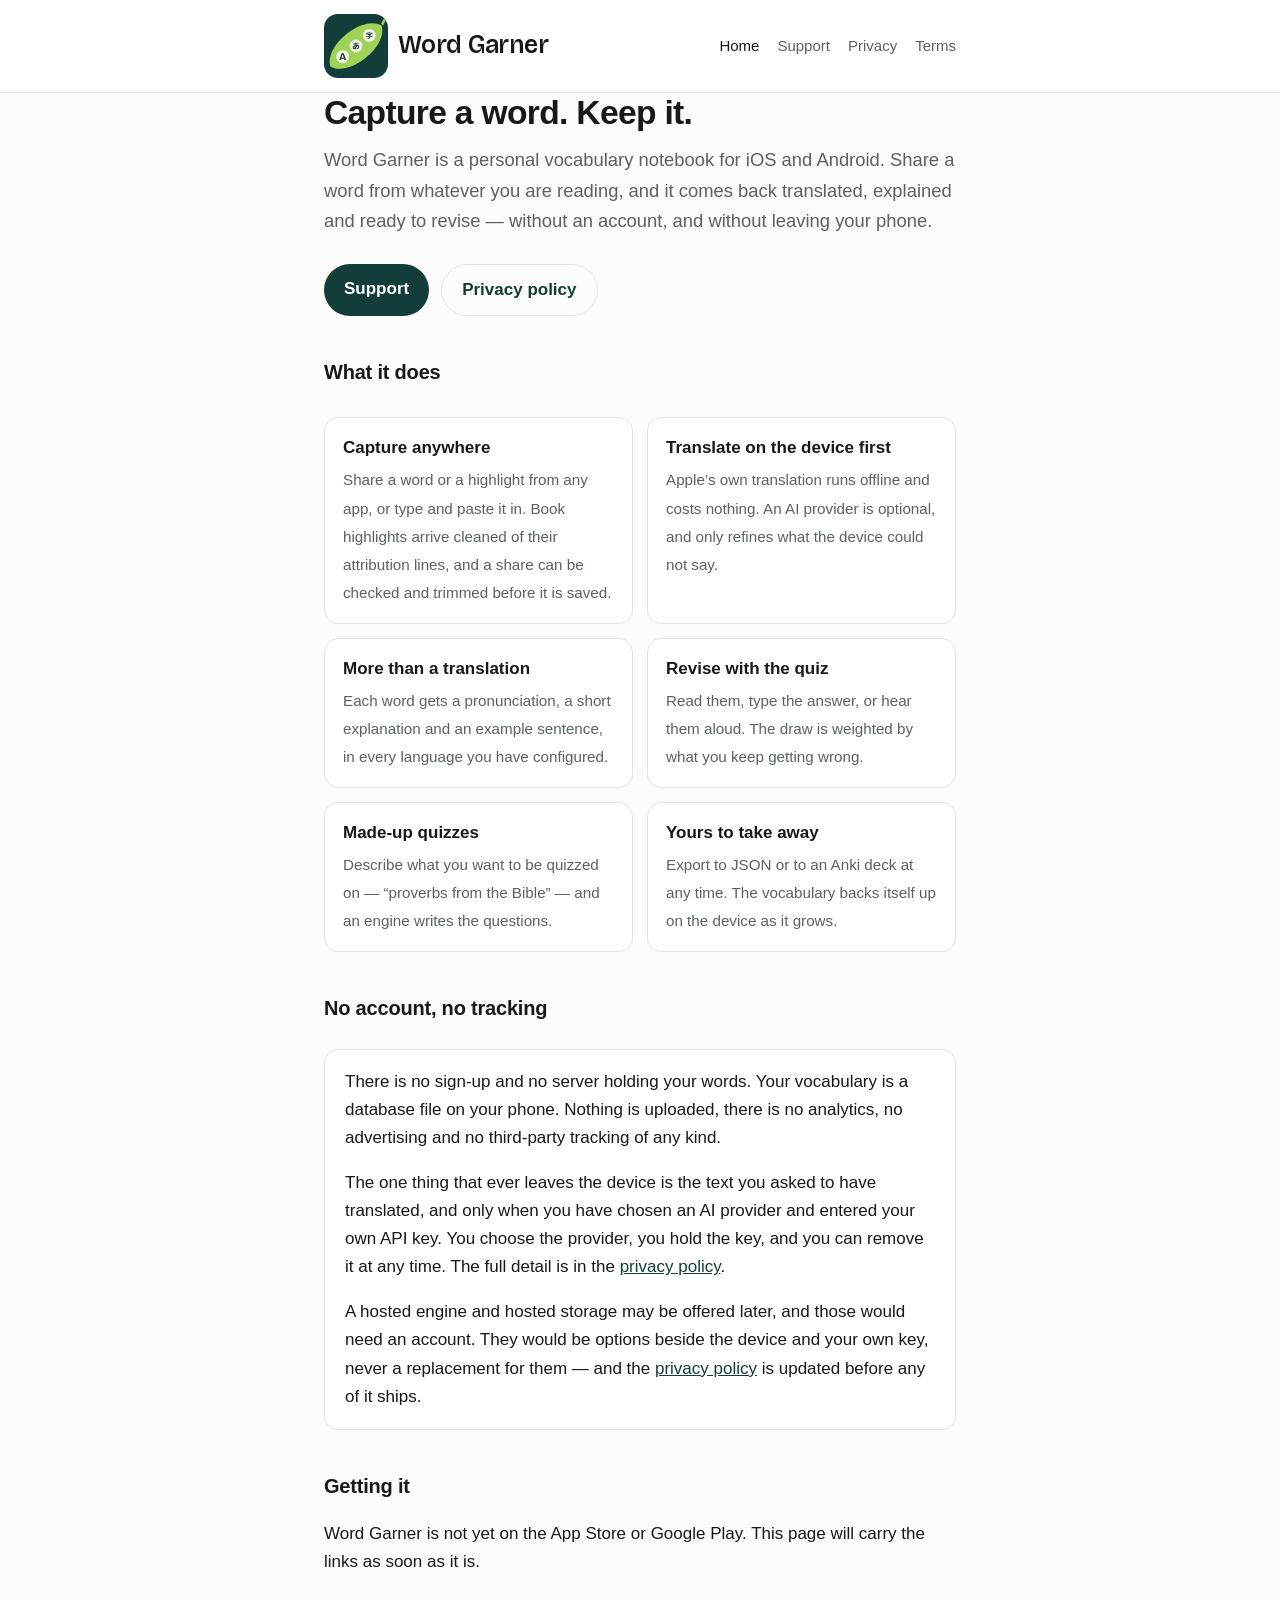
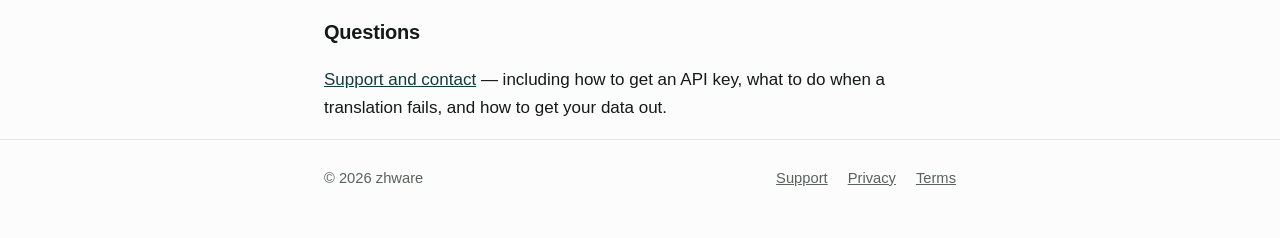
==== commit 337608ad: "docs: say quiz, not flashcards, and name the settings section correctly The app calls the revision f" ====
--- a/index.html
+++ b/index.html
@@ -4,14 +4,14 @@
 <meta charset="utf-8">
 <meta name="viewport" content="width=device-width, initial-scale=1">
 <title>Word Garner — capture a word, keep it</title>
-<meta name="description" content="A personal vocabulary app for iOS and Android. Capture a word while reading, translate it, revise it with flashcards. Everything stays on your phone.">
+<meta name="description" content="A personal vocabulary app for iOS and Android. Capture a word while reading, translate it, revise it with the quiz. Everything stays on your phone.">
 <link rel="canonical" href="https://wordgarner.zhware.org/">
 <link rel="icon" href="/favicon.ico?v=2" sizes="32x32">
 <link rel="icon" href="/favicon.svg?v=2" type="image/svg+xml">
 <link rel="apple-touch-icon" href="/apple-touch-icon.png?v=2">
 <link rel="stylesheet" href="/assets/style.css">
 <meta property="og:title" content="Word Garner">
-<meta property="og:description" content="Capture a word while reading, translate it, revise it with flashcards. Everything stays on your phone.">
+<meta property="og:description" content="Capture a word while reading, translate it, revise it with the quiz. Everything stays on your phone.">
 <meta property="og:url" content="https://wordgarner.zhware.org/">
 <meta property="og:type" content="website">
 </head>
@@ -63,7 +63,7 @@
         sentence, in every language you have configured.</span>
     </li>
     <li>
-      <strong>Revise with flashcards</strong>
+      <strong>Revise with the quiz</strong>
       <span>Read them, type the answer, or hear them aloud. The draw is
         weighted by what you keep getting wrong.</span>
     </li>
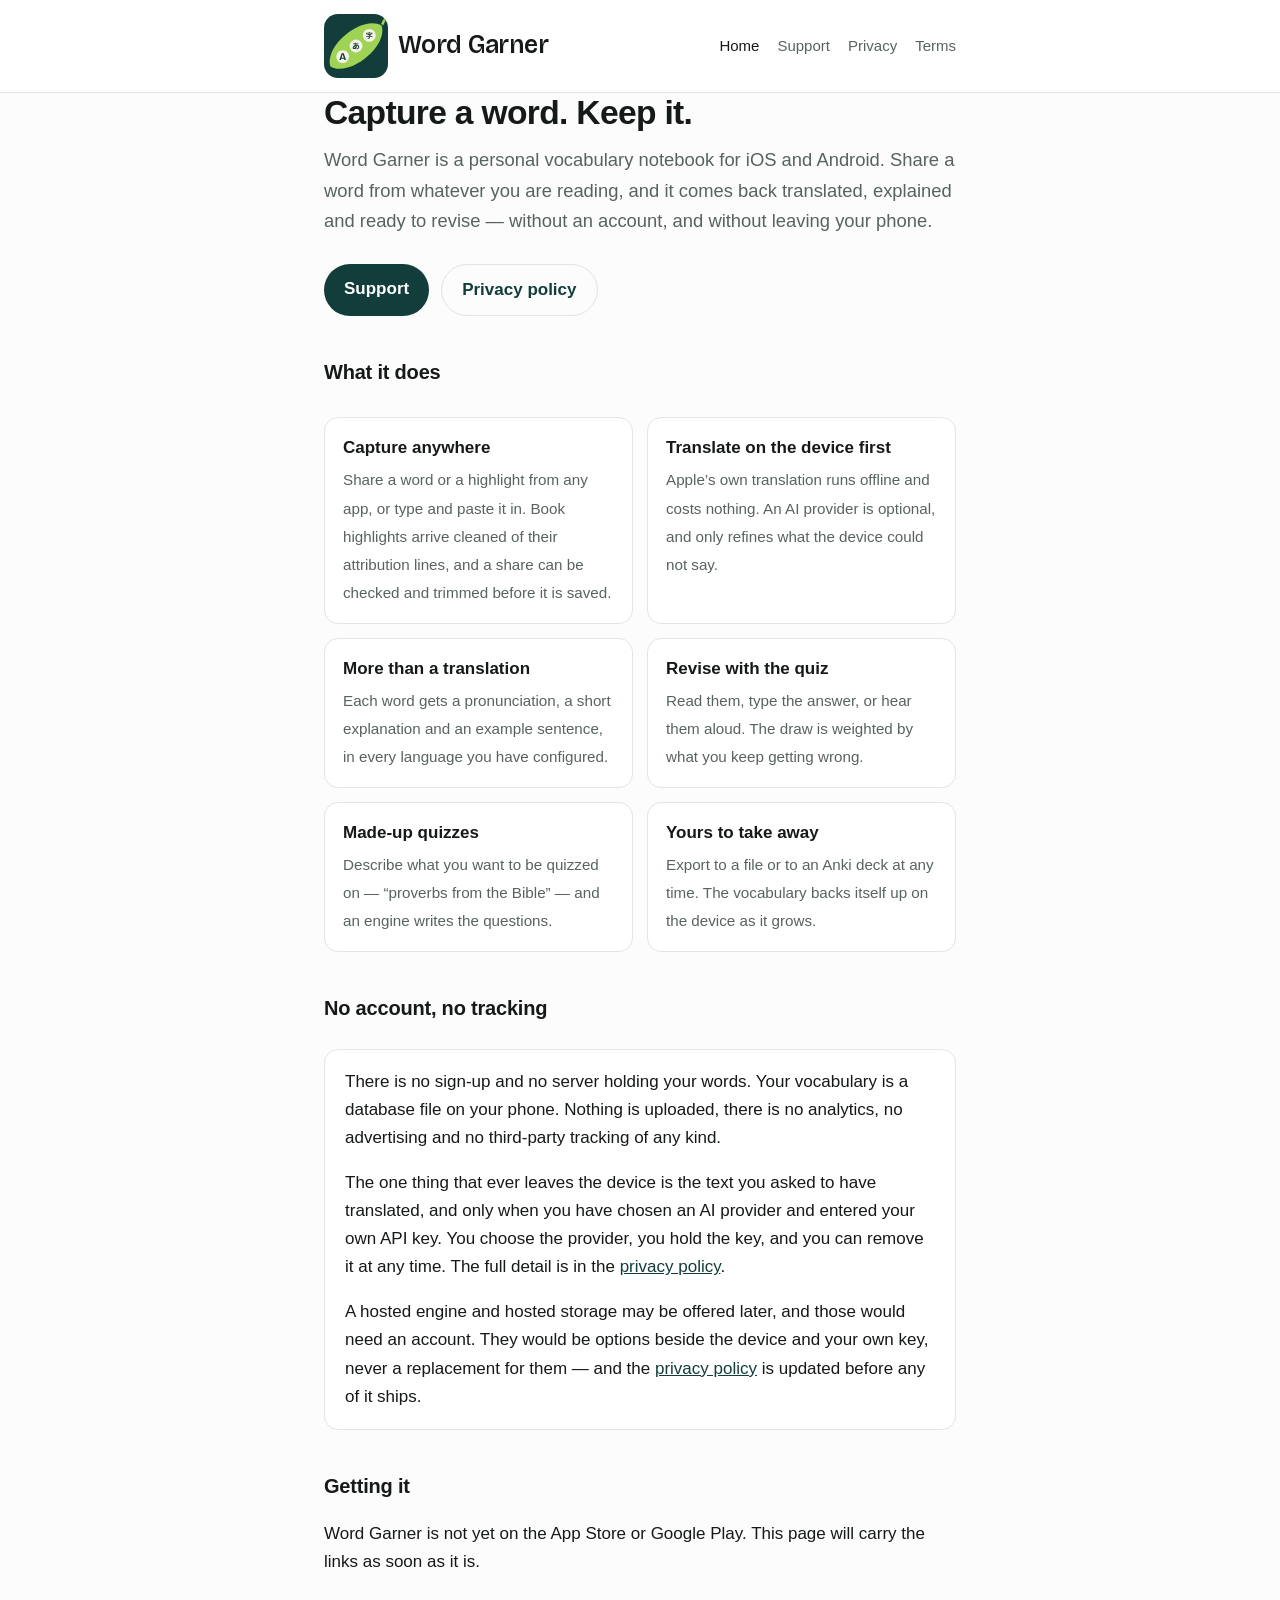
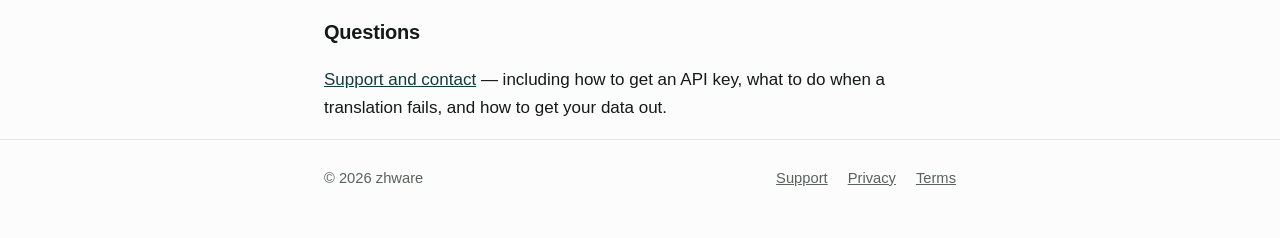
==== commit 9971fef9: "docs: the export is a Word Garner file, JSON inside The app now writes its export with its own exten" ====
--- a/index.html
+++ b/index.html
@@ -74,7 +74,7 @@
     </li>
     <li>
       <strong>Yours to take away</strong>
-      <span>Export to JSON or to an Anki deck at any time. The vocabulary
+      <span>Export to a file or to an Anki deck at any time. The vocabulary
         backs itself up on the device as it grows.</span>
     </li>
   </ul>
